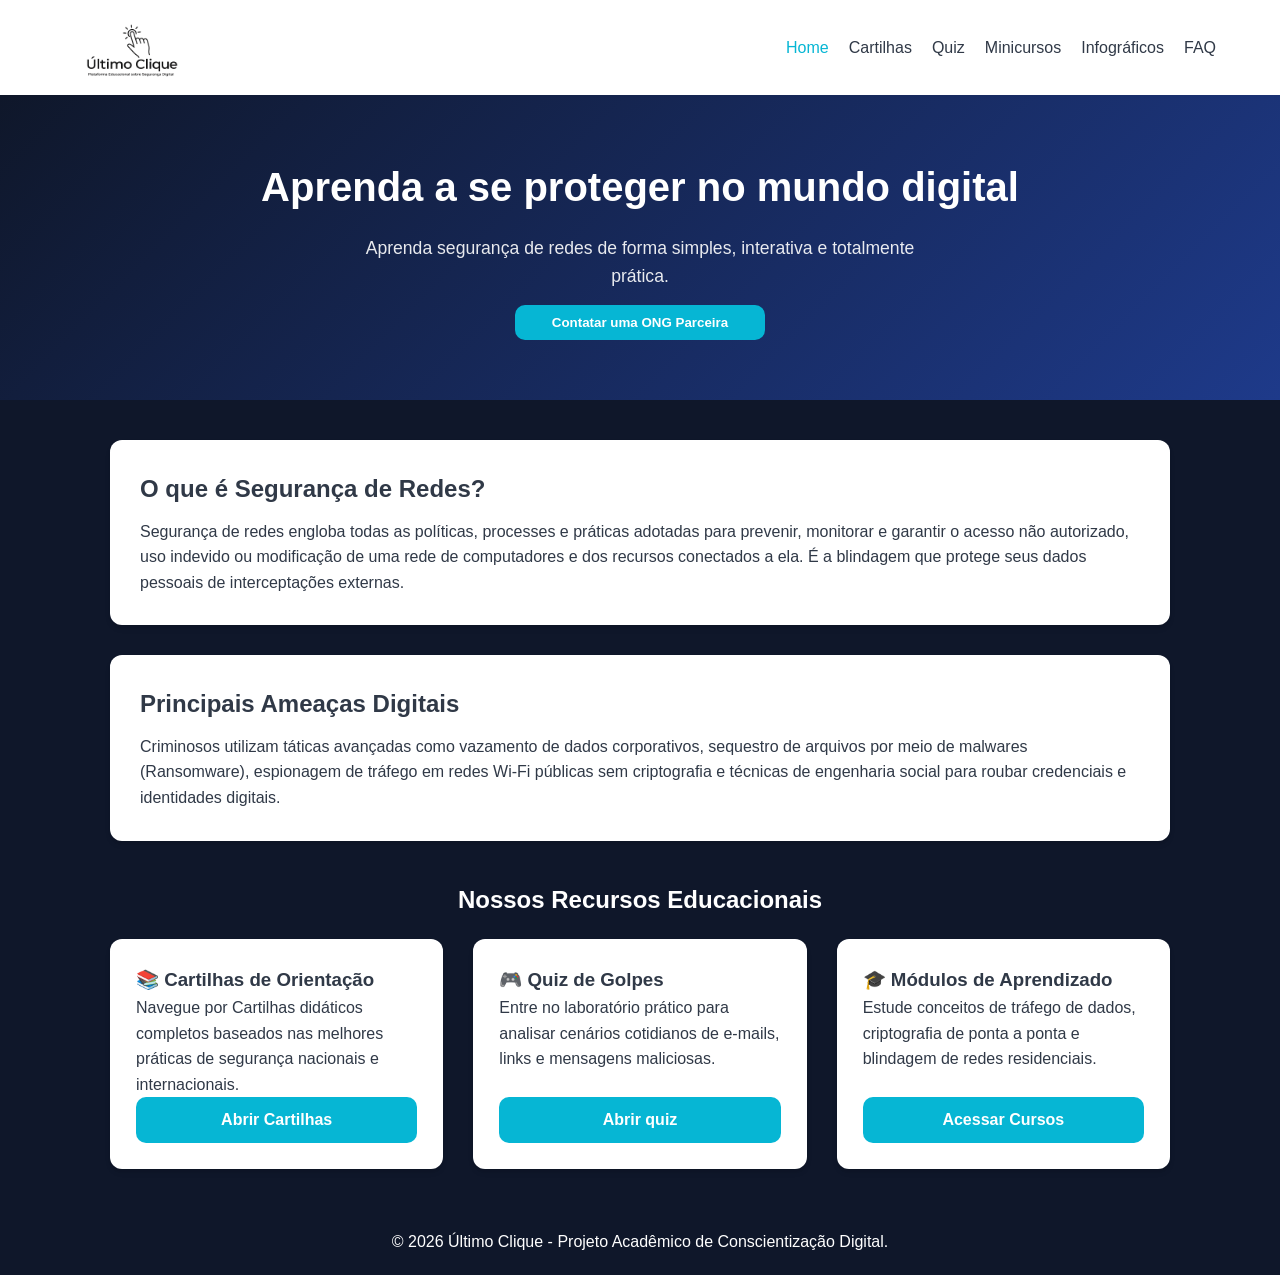
==== index.html @ b06f98b2 "Publicação inicial do site" ====
<!doctype html>
<html lang="pt-BR"><head><meta charset="utf-8"><meta name="viewport" content="width=device-width,initial-scale=1"><meta http-equiv="refresh" content="0;url=src/pages/index.html"><title>Ultimo Clique</title><script>location.replace('src/pages/index.html');</script></head><body><p>Abrindo o site... <a href="src/pages/index.html">Clique aqui</a>.</p></body></html>
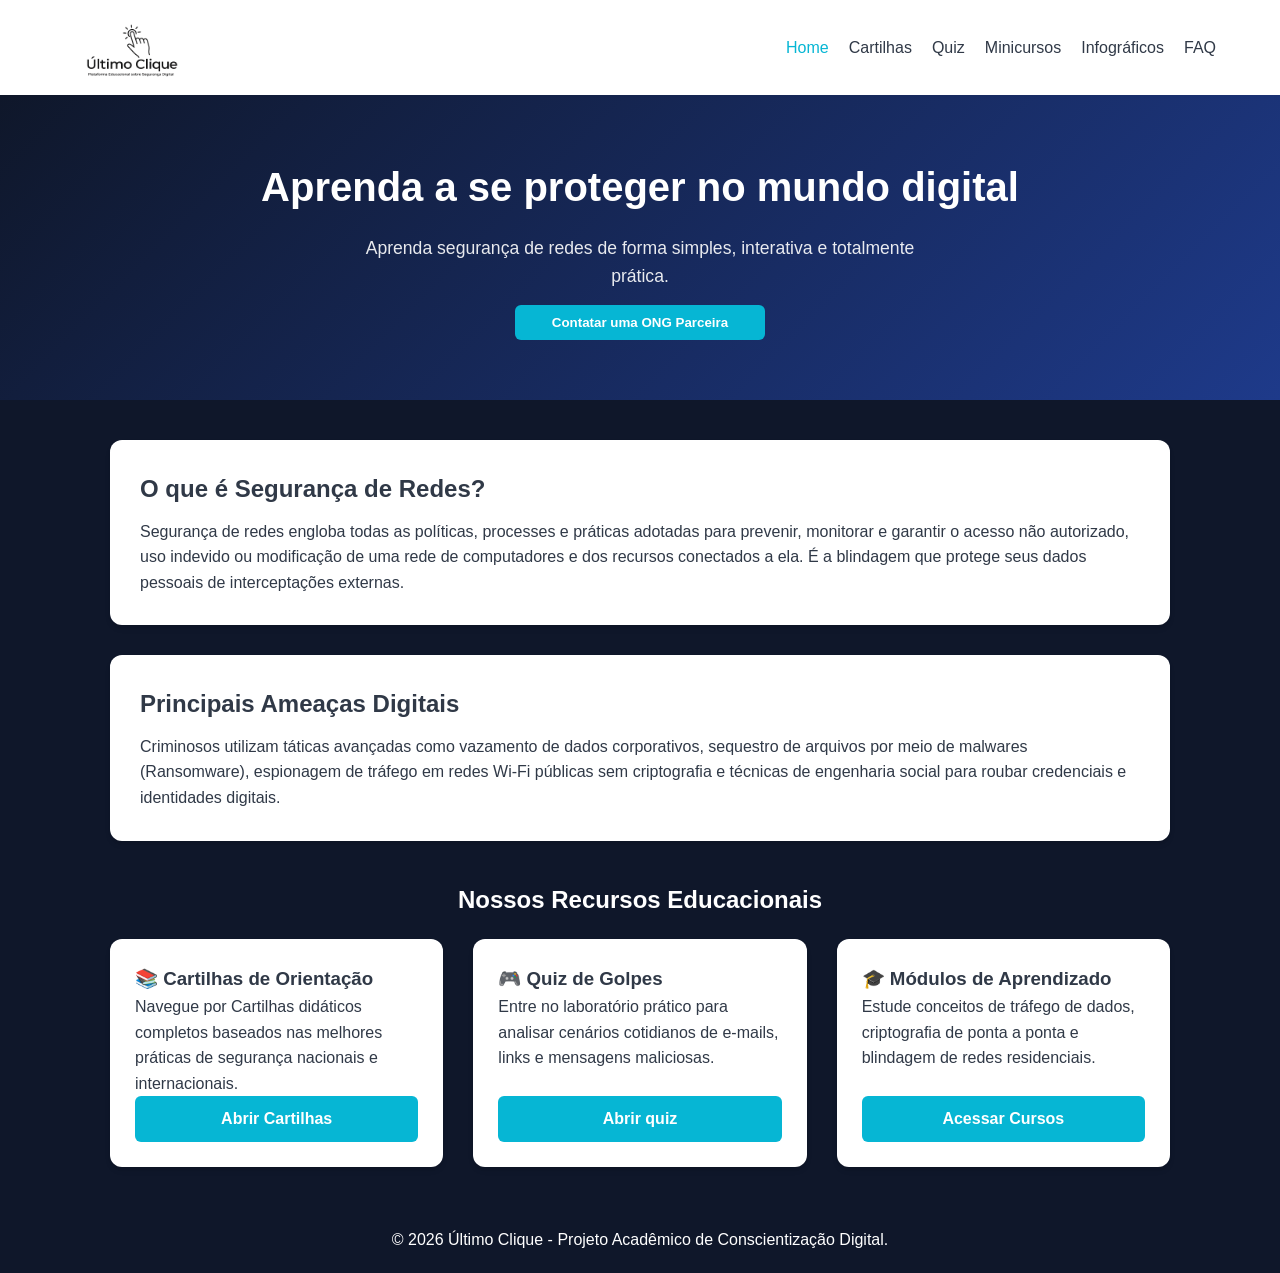
==== commit 814c7435: "Responsividade mobile" ====
--- a/index.html
+++ b/index.html
@@ -1,2 +1,11 @@
 <!doctype html>
-<html lang="pt-BR"><head><meta charset="utf-8"><meta name="viewport" content="width=device-width,initial-scale=1"><meta http-equiv="refresh" content="0;url=src/pages/index.html"><title>Ultimo Clique</title><script>location.replace('src/pages/index.html');</script></head><body><p>Abrindo o site... <a href="src/pages/index.html">Clique aqui</a>.</p></body></html>
+<html lang="pt-BR">
+<head>
+  <meta charset="utf-8">
+  <meta name="viewport" content="width=device-width, initial-scale=1">
+  <meta http-equiv="refresh" content="0; url=src/pages/index.html">
+  <title>Ultimo Clique</title>
+  <script>window.location.replace('src/pages/index.html');</script>
+</head>
+<body><p>Abrindo o site... <a href="src/pages/index.html">Clique aqui</a>.</p></body>
+</html>
